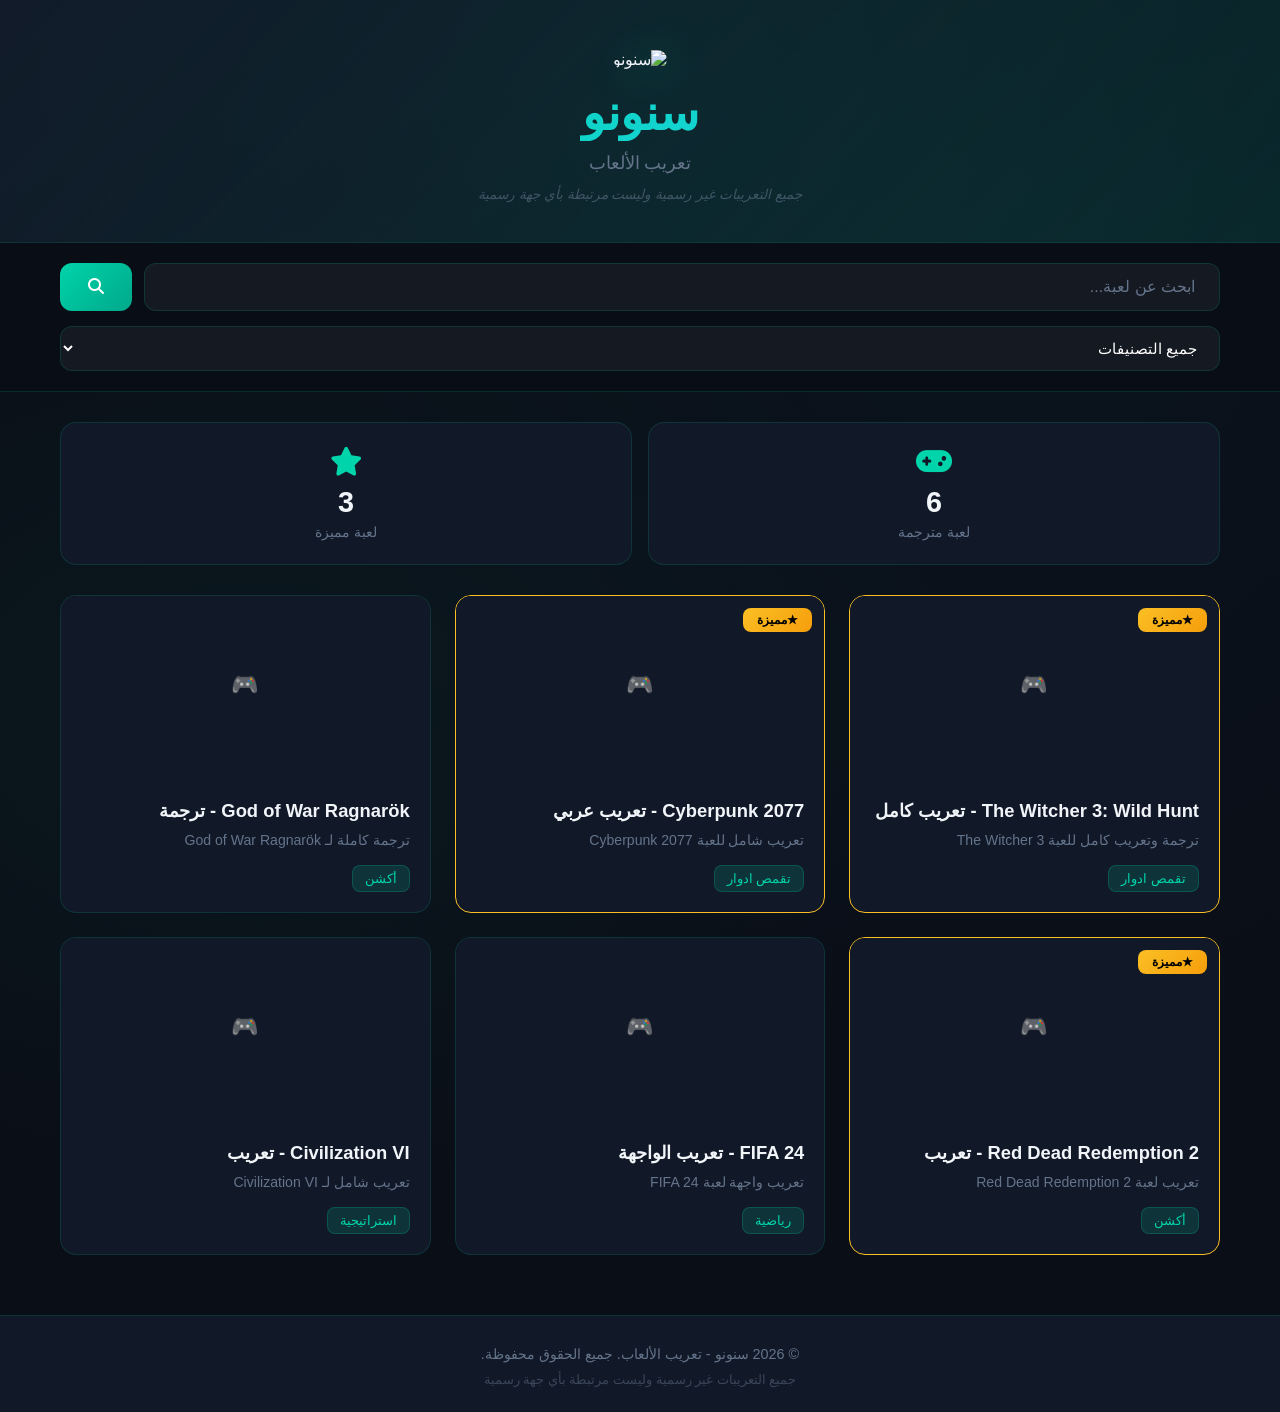
==== index.html @ fd5129fc "Add files via upload" ====
<!DOCTYPE html>
<html lang="ar" dir="rtl">
<head>
    <meta charset="UTF-8">
    <meta name="viewport" content="width=device-width, initial-scale=1.0, maximum-scale=5.0">
    <title>سنونو - تعريب الألعاب</title>
    <link rel="icon" type="image/png" href="images/logo.png">
    <meta name="description" content="سنونو - موقع تعريب الألعاب. تحميل تعريب ألعاب عربية لأشهر الألعاب العالمية مثل The Witcher 3 و Cyberpunk 2077 والمزيد.">
    <meta name="keywords" content="تعريب ألعاب, ترجمة ألعاب, ألعاب عربية, تحميل تعريب, arabic game localization, سنونو">
    <meta name="author" content="سنونو">
    <meta name="robots" content="index, follow">
    <meta property="og:title" content="سنونو - تعريب الألعاب">
    <meta property="og:description" content="تحميل تعريب ألعاب عربية لأشهر الألعاب العالمية بشكل مجاني.">
    <meta property="og:type" content="website">
    <meta property="og:locale" content="ar_AR">
    <meta name="twitter:card" content="summary_large_image">
    <meta name="twitter:title" content="سنونو - تعريب الألعاب">
    <meta name="twitter:description" content="تحميل تعريب ألعاب عربية بشكل مجاني.">
    <link rel="canonical" href="https://snono.github.io/ar/">
    <link rel="stylesheet" href="style.css">
    <link rel="stylesheet" href="https://cdnjs.cloudflare.com/ajax/libs/font-awesome/6.4.0/css/all.min.css">
    <script type="application/ld+json">
    {
        "@context": "https://schema.org",
        "@type": "WebSite",
        "name": "سنونو",
        "url": "https://snono.github.io/ar/",
        "description": "موقع تعريب الألعاب",
        "inLanguage": "ar"
    }
    </script>
</head>
<body>
    <header>
        <div class="container">
            <div class="logo-container">
                <img src="images/logo.png" alt="سنونو" class="site-logo">
            </div>
            <h1>سنونو</h1>
            <p>تعريب الألعاب</p>
            <p class="disclaimer">جميع التعريبات غير رسمية وليست مرتبطة بأي جهة رسمية</p>
        </div>
    </header>

    <nav>
        <div class="container">
            <div class="search-box">
                <input type="text" id="searchInput" placeholder="ابحث عن لعبة...">
                <button id="searchBtn"><i class="fas fa-search"></i></button>
            </div>
            <div class="filters">
                <select id="categoryFilter">
                    <option value="all">جميع التصنيفات</option>
                    <option value="action">أكشن</option>
                    <option value="adventure">مغامرات</option>
                    <option value="rpg">تقمص ادوار</option>
                    <option value="strategy">استراتيجية</option>
                    <option value="simulation">محاكاة</option>
                    <option value="sports">رياضية</option>
                    <option value="puzzle">أحجية</option>
                </select>
            </div>
        </div>
    </nav>

    <main class="container">
        <div class="stats">
            <div class="stat-item">
                <i class="fas fa-gamepad"></i>
                <span id="totalGames">0</span>
                <p>لعبة مترجمة</p>
            </div>
            <div class="stat-item">
                <i class="fas fa-star"></i>
                <span id="totalFeatured">0</span>
                <p>لعبة مميزة</p>
            </div>
        </div>

        <div id="gamesContainer" class="games-grid"></div>

        <div id="loading" class="loading">
            <i class="fas fa-spinner fa-spin"></i>
            <p>جاري التحميل...</p>
        </div>

        <div id="noResults" class="no-results" style="display: none;">
            <i class="fas fa-search"></i>
            <p>لم يتم العثور على نتائج</p>
        </div>
    </main>

    <footer>
        <div class="container">
            <p>&copy; 2026 سنونو - تعريب الألعاب. جميع الحقوق محفوظة.</p>
            <p class="disclaimer">جميع التعريبات غير رسمية وليست مرتبطة بأي جهة رسمية</p>
        </div>
    </footer>

    <script src="script.js"></script>
    <script>initMainPage();</script>
</body>
</html>
---- style.css ----
* {
    margin: 0;
    padding: 0;
    box-sizing: border-box;
}

:root {
    --primary: #00d4aa;
    --primary-dark: #00a88a;
    --accent: #0891b2;
    --accent-light: #22d3ee;
    --gold: #fbbf24;
    --bg-dark: #0a0e17;
    --bg-card: #111827;
    --bg-card-hover: #1a2332;
    --text: #f1f5f9;
    --text-muted: #64748b;
    --border: rgba(0, 212, 170, 0.15);
    --glow: rgba(0, 212, 170, 0.3);
}

body {
    font-family: 'Segoe UI', Tahoma, Geneva, Verdana, sans-serif;
    background: var(--bg-dark);
    color: var(--text);
    min-height: 100vh;
    direction: rtl;
    background-image:
        radial-gradient(ellipse at 20% 50%, rgba(0, 212, 170, 0.05) 0%, transparent 50%),
        radial-gradient(ellipse at 80% 20%, rgba(8, 145, 178, 0.04) 0%, transparent 50%);
}

.container {
    max-width: 1200px;
    margin: 0 auto;
    padding: 0 20px;
}

/* Header */
header {
    background: linear-gradient(135deg, var(--bg-card) 0%, rgba(0, 212, 170, 0.1) 100%);
    padding: 50px 0 40px;
    text-align: center;
    border-bottom: 1px solid var(--border);
    position: relative;
    overflow: hidden;
}

.logo-container {
    margin-bottom: 16px;
    position: relative;
}

.site-logo {
    width: 100px;
    height: 100px;
    border-radius: 20px;
    filter: drop-shadow(0 4px 20px rgba(0, 212, 170, 0.4));
    transition: transform 0.3s ease;
    object-fit: cover;
}

.site-logo:hover {
    transform: scale(1.1) rotate(5deg);
}

header::before {
    content: '';
    position: absolute;
    top: -50%;
    left: -50%;
    width: 200%;
    height: 200%;
    background: radial-gradient(circle, rgba(0, 212, 170, 0.05) 0%, transparent 70%);
    animation: headerPulse 8s ease-in-out infinite;
}

@keyframes headerPulse {
    0%, 100% { transform: scale(1); opacity: 0.5; }
    50% { transform: scale(1.1); opacity: 1; }
}

header h1 {
    font-size: 3rem;
    margin-bottom: 12px;
    position: relative;
    background: linear-gradient(135deg, var(--primary), var(--accent-light));
    -webkit-background-clip: text;
    -webkit-text-fill-color: transparent;
    background-clip: text;
}

header h1 i {
    margin-left: 15px;
}

header p {
    font-size: 1.1rem;
    color: var(--text-muted);
    position: relative;
}

header p.disclaimer {
    font-size: 0.85rem;
    opacity: 0.6;
    margin-top: 12px;
    font-style: italic;
}

footer p.disclaimer {
    font-size: 0.8rem;
    opacity: 0.5;
    margin-top: 10px;
}

/* Navigation & Search */
nav {
    background: rgba(10, 14, 23, 0.98);
    padding: 20px 0;
    position: sticky;
    top: 0;
    z-index: 100;
    backdrop-filter: blur(20px);
    border-bottom: 1px solid var(--border);
    transition: padding 0.3s ease;
}

nav.scrolled {
    padding: 12px 0;
}

nav.scrolled .filters {
    display: none;
}

.search-box {
    display: flex;
    gap: 12px;
    margin-bottom: 15px;
    transition: margin 0.3s ease;
}

nav.scrolled .search-box {
    margin-bottom: 0;
}

.search-box input {
    flex: 1;
    padding: 14px 24px;
    border: 1px solid var(--border);
    border-radius: 12px;
    font-size: 1rem;
    background: rgba(255, 255, 255, 0.05);
    color: white;
    transition: all 0.3s ease;
}

.search-box input::placeholder {
    color: var(--text-muted);
}

.search-box input:focus {
    outline: none;
    border-color: var(--primary);
    box-shadow: 0 0 20px var(--glow);
}

.search-box button {
    padding: 14px 28px;
    border: none;
    border-radius: 12px;
    background: linear-gradient(135deg, var(--primary), var(--primary-dark));
    color: white;
    font-size: 1rem;
    cursor: pointer;
    transition: all 0.3s ease;
    font-weight: 600;
}

.search-box button:hover {
    transform: translateY(-2px);
    box-shadow: 0 8px 25px var(--glow);
}

.filters {
    display: flex;
    gap: 12px;
    flex-wrap: wrap;
}

.filters select {
    flex: 1;
    min-width: 150px;
    padding: 12px 18px;
    border: 1px solid var(--border);
    border-radius: 12px;
    background: rgba(255, 255, 255, 0.05);
    color: white;
    font-size: 0.95rem;
    cursor: pointer;
    transition: all 0.3s ease;
}

.filters select:focus {
    outline: none;
    border-color: var(--primary);
}

.filters select option {
    background: var(--bg-dark);
    color: white;
}

/* Stats Section */
.stats {
    display: grid;
    grid-template-columns: repeat(auto-fit, minmax(180px, 1fr));
    gap: 16px;
    margin: 30px 0;
}

.stat-item {
    background: var(--bg-card);
    padding: 24px;
    border-radius: 16px;
    text-align: center;
    transition: all 0.3s ease;
    border: 1px solid var(--border);
}

.stat-item:hover {
    transform: translateY(-4px);
    border-color: var(--primary);
    box-shadow: 0 12px 30px rgba(0, 212, 170, 0.15);
}

.stat-item i {
    font-size: 1.8rem;
    color: var(--primary);
    margin-bottom: 10px;
}

.stat-item span {
    display: block;
    font-size: 1.8rem;
    font-weight: 700;
    color: var(--text);
}

.stat-item p {
    color: var(--text-muted);
    margin-top: 5px;
    font-size: 0.9rem;
}

/* Games Grid */
.games-grid {
    display: grid;
    grid-template-columns: repeat(auto-fill, minmax(300px, 1fr));
    gap: 24px;
    margin: 30px 0;
}

.game-card {
    background: var(--bg-card);
    border-radius: 16px;
    overflow: hidden;
    transition: all 0.4s ease;
    border: 1px solid var(--border);
    cursor: pointer;
    text-decoration: none;
    color: inherit;
    display: block;
}

.game-card:hover {
    transform: translateY(-8px);
    box-shadow: 0 20px 50px rgba(0, 0, 0, 0.4);
    border-color: var(--primary);
}

.game-card .game-image {
    width: 100%;
    height: 180px;
    object-fit: cover;
    transition: transform 0.4s ease;
}

.game-card:hover .game-image {
    transform: scale(1.05);
}

.game-card .game-image-wrapper {
    overflow: hidden;
    position: relative;
}

.game-card .game-info {
    padding: 20px;
}

.game-card .game-title {
    font-size: 1.15rem;
    margin-bottom: 8px;
    color: var(--text);
    font-weight: 600;
}

.game-card .game-description {
    font-size: 0.88rem;
    color: var(--text-muted);
    margin-bottom: 14px;
    line-height: 1.5;
}

.game-card .game-meta {
    display: flex;
    align-items: center;
    gap: 8px;
    flex-wrap: wrap;
}

.game-card .category-badge {
    background: rgba(0, 212, 170, 0.15);
    color: var(--primary);
    padding: 5px 12px;
    border-radius: 8px;
    font-size: 0.8rem;
    font-weight: 500;
    border: 1px solid rgba(0, 212, 170, 0.2);
}

/* Featured Badge */
.game-card.featured {
    border-color: var(--gold);
    position: relative;
}

.game-card.featured::before {
    content: "\2605 مميزة";
    position: absolute;
    top: 12px;
    right: 12px;
    background: linear-gradient(135deg, var(--gold), #f59e0b);
    color: #000;
    padding: 5px 14px;
    border-radius: 8px;
    font-size: 0.75rem;
    font-weight: 700;
    z-index: 10;
}

/* Loading */
.loading {
    text-align: center;
    padding: 60px;
}

.loading i {
    font-size: 3rem;
    color: var(--primary);
    margin-bottom: 15px;
}

.loading p {
    color: var(--text-muted);
}

/* No Results */
.no-results {
    text-align: center;
    padding: 80px 20px;
}

.no-results i {
    font-size: 4rem;
    color: var(--text-muted);
    margin-bottom: 20px;
}

.no-results p {
    font-size: 1.2rem;
    color: var(--text-muted);
}

/* Footer */
footer {
    background: var(--bg-card);
    padding: 30px 0;
    text-align: center;
    margin-top: 60px;
    border-top: 1px solid var(--border);
}

footer p {
    color: var(--text-muted);
    font-size: 0.9rem;
}

/* ===== RESPONSIVE - ALL DEVICES ===== */

/* Tablets */
@media (max-width: 1024px) {
    .games-grid {
        grid-template-columns: repeat(auto-fill, minmax(260px, 1fr));
    }
    .game-page-top {
        gap: 20px;
    }
}

/* Mobile */
@media (max-width: 768px) {
    .container {
        padding: 0 16px;
    }

    header {
        padding: 35px 0 30px;
    }

    .site-logo {
        width: 80px;
        height: 80px;
    }

    header h1 {
        font-size: 2rem;
    }

    header p {
        font-size: 0.95rem;
    }

    nav {
        padding: 15px 0;
    }

    .search-box {
        flex-direction: column;
        gap: 10px;
    }

    .search-box input {
        padding: 14px 18px;
        font-size: 16px; /* prevents zoom on iOS */
    }

    .search-box button {
        padding: 14px;
        width: 100%;
    }

    .filters {
        flex-direction: column;
    }

    .filters select {
        width: 100%;
        min-width: unset;
        padding: 14px;
        font-size: 16px;
    }

    .stats {
        grid-template-columns: repeat(2, 1fr);
        gap: 12px;
    }

    .stat-item {
        padding: 18px 12px;
    }

    .stat-item i {
        font-size: 1.5rem;
    }

    .stat-item span {
        font-size: 1.5rem;
    }

    .games-grid {
        grid-template-columns: 1fr;
        gap: 16px;
    }

    .game-card {
        border-radius: 14px;
    }

    .game-card .game-image {
        height: 200px;
    }

    .game-card .game-info {
        padding: 16px;
    }

    .game-card .game-title {
        font-size: 1.05rem;
    }

    .game-card .game-description {
        font-size: 0.85rem;
    }

    .loading {
        padding: 40px;
    }

    .no-results {
        padding: 50px 16px;
    }

    .no-results i {
        font-size: 3rem;
    }

    footer {
        padding: 25px 0;
        margin-top: 40px;
    }

    /* Game Page Mobile */
    .game-page-header {
        margin-bottom: 20px;
    }

    .game-page-banner {
        height: 220px;
    }

    .game-page-container {
        margin-top: -50px;
        padding: 0 16px;
    }

    .game-page-card {
        border-radius: 16px;
    }

    .game-page-top {
        flex-direction: column;
        align-items: center;
        text-align: center;
        padding: 20px;
        gap: 16px;
    }

    .game-page-thumb {
        width: 140px;
        min-width: 140px;
        height: 140px;
    }

    .game-page-title {
        font-size: 1.4rem;
    }

    .game-page-badges {
        justify-content: center;
    }

    .game-page-body {
        padding: 0 20px 24px;
    }

    .game-page-details-grid {
        grid-template-columns: 1fr 1fr;
        gap: 10px;
    }

    .game-page-detail {
        padding: 12px;
        gap: 8px;
    }

    .game-page-detail i {
        font-size: 1rem;
    }

    .game-page-detail-label {
        font-size: 0.72rem;
    }

    .game-page-detail-value {
        font-size: 0.85rem;
    }

    .game-page-download {
        padding: 16px;
        font-size: 1rem;
    }
}

/* Small phones */
@media (max-width: 400px) {
    .site-logo {
        width: 70px;
        height: 70px;
    }

    header h1 {
        font-size: 1.7rem;
    }

    .stats {
        grid-template-columns: 1fr 1fr;
        gap: 8px;
    }

    .stat-item {
        padding: 14px 8px;
    }

    .stat-item span {
        font-size: 1.3rem;
    }

    .game-page-details-grid {
        grid-template-columns: 1fr;
    }

    .game-page-top {
        padding: 16px;
    }

    .game-page-body {
        padding: 0 16px 20px;
    }
}

/* Touch-friendly - larger tap targets */
@media (hover: none) and (pointer: coarse) {
    .game-card:hover {
        transform: none;
        box-shadow: none;
    }

    .game-card:active {
        transform: scale(0.98);
    }

    .search-box button:active {
        transform: scale(0.97);
    }

    .game-page-download:active {
        transform: scale(0.98);
    }

    .stat-item:hover {
        transform: none;
    }
}

/* Scrolled nav - mobile */
@media (max-width: 768px) {
    nav.scrolled {
        padding: 10px 0;
    }

    nav.scrolled .search-box input {
        padding: 12px 16px;
    }

    nav.scrolled .search-box button {
        padding: 12px 20px;
    }
}

/* Safe area for notched phones */
@supports (padding: env(safe-area-inset-bottom)) {
    body {
        padding-bottom: env(safe-area-inset-bottom);
    }

    footer {
        padding-bottom: calc(25px + env(safe-area-inset-bottom));
    }
}

/* Landscape mode */
@media (max-height: 500px) and (orientation: landscape) {
    header {
        padding: 20px 0;
    }

    header h1 {
        font-size: 1.5rem;
    }

    .game-page-banner {
        height: 150px;
    }
}

/* Animations */
@keyframes fadeIn {
    from { opacity: 0; transform: translateY(20px); }
    to { opacity: 1; transform: translateY(0); }
}

.game-card {
    animation: fadeIn 0.5s ease forwards;
}

.game-card:nth-child(1) { animation-delay: 0.05s; }
.game-card:nth-child(2) { animation-delay: 0.1s; }
.game-card:nth-child(3) { animation-delay: 0.15s; }
.game-card:nth-child(4) { animation-delay: 0.2s; }
.game-card:nth-child(5) { animation-delay: 0.25s; }
.game-card:nth-child(6) { animation-delay: 0.3s; }

/* ===== GAME PAGE ===== */
.game-page-header {
    position: relative;
    padding: 0;
    margin-bottom: 40px;
}

.game-page-banner {
    width: 100%;
    height: 400px;
    object-fit: cover;
    display: block;
}

.game-page-banner-overlay {
    position: absolute;
    bottom: 0;
    left: 0;
    right: 0;
    height: 50%;
    background: linear-gradient(to top, var(--bg-dark), transparent);
}

.game-page-container {
    max-width: 900px;
    margin: -80px auto 0;
    padding: 0 20px;
    position: relative;
    z-index: 10;
}

.game-page-card {
    background: var(--bg-card);
    border-radius: 20px;
    border: 1px solid var(--border);
    overflow: hidden;
}

.game-page-top {
    display: flex;
    gap: 30px;
    padding: 30px;
    align-items: flex-start;
}

.game-page-thumb {
    width: 200px;
    min-width: 200px;
    height: 200px;
    border-radius: 16px;
    object-fit: cover;
    border: 3px solid var(--primary);
    box-shadow: 0 10px 30px rgba(0, 212, 170, 0.2);
}

.game-page-info {
    flex: 1;
}

.game-page-title {
    font-size: 1.8rem;
    font-weight: 700;
    margin-bottom: 12px;
    line-height: 1.3;
}

.game-page-badges {
    display: flex;
    gap: 10px;
    margin-bottom: 16px;
    flex-wrap: wrap;
}

.game-page-badge {
    padding: 5px 14px;
    border-radius: 8px;
    font-size: 0.82rem;
    font-weight: 600;
}

.game-page-badge.cat {
    background: rgba(0, 212, 170, 0.15);
    color: var(--primary);
    border: 1px solid rgba(0, 212, 170, 0.2);
}

.game-page-badge.feat {
    background: linear-gradient(135deg, var(--gold), #f59e0b);
    color: #000;
}

.game-page-body {
    padding: 0 30px 30px;
}

.game-page-section-title {
    font-size: 1.1rem;
    font-weight: 600;
    margin-bottom: 12px;
    color: var(--primary);
    display: flex;
    align-items: center;
    gap: 8px;
}

.game-page-description {
    color: var(--text-muted);
    line-height: 1.8;
    font-size: 1rem;
    margin-bottom: 30px;
}

.game-page-details-grid {
    display: grid;
    grid-template-columns: repeat(auto-fit, minmax(200px, 1fr));
    gap: 16px;
    margin-bottom: 30px;
}

.game-page-detail {
    background: rgba(255, 255, 255, 0.03);
    padding: 16px;
    border-radius: 12px;
    border: 1px solid var(--border);
    display: flex;
    align-items: center;
    gap: 12px;
}

.game-page-detail i {
    color: var(--primary);
    font-size: 1.2rem;
    width: 24px;
    text-align: center;
}

.game-page-detail-label {
    font-size: 0.8rem;
    color: var(--text-muted);
}

.game-page-detail-value {
    font-weight: 600;
    font-size: 0.95rem;
}

.game-page-download {
    width: 100%;
    padding: 16px;
    border: none;
    border-radius: 12px;
    background: linear-gradient(135deg, var(--primary), var(--primary-dark));
    color: white;
    font-size: 1.1rem;
    font-weight: 700;
    cursor: pointer;
    transition: all 0.3s ease;
    display: flex;
    align-items: center;
    justify-content: center;
    gap: 12px;
}

.game-page-download:hover {
    transform: translateY(-3px);
    box-shadow: 0 12px 35px var(--glow);
}

.game-page-back {
    display: inline-flex;
    align-items: center;
    gap: 8px;
    color: var(--text-muted);
    text-decoration: none;
    font-size: 0.95rem;
    margin-bottom: 20px;
    transition: color 0.3s;
}

.game-page-back:hover {
    color: var(--primary);
}
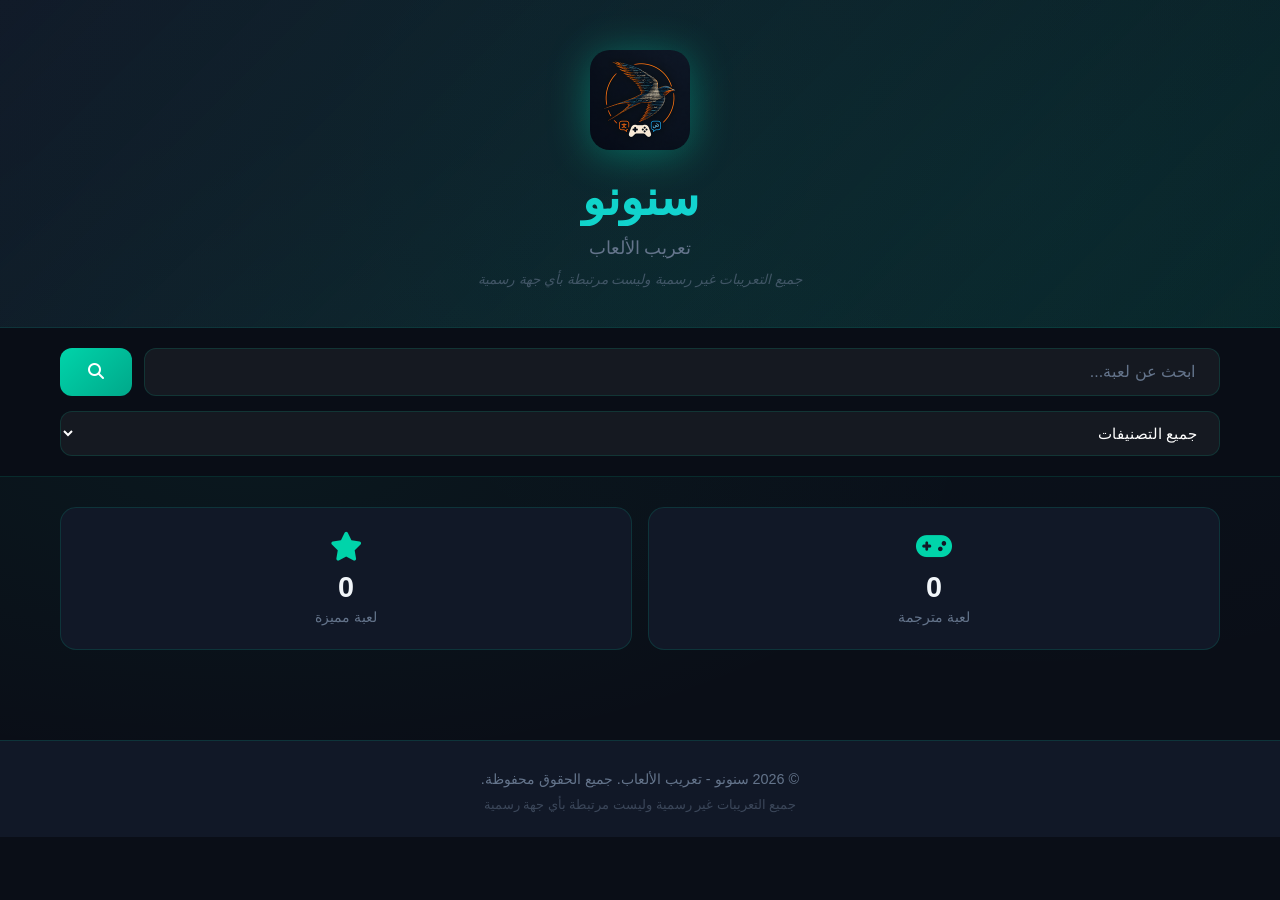
==== commit b3fa3fad: "Add files via upload" ====
--- a/index.html
+++ b/index.html
@@ -6,6 +6,13 @@
     <title>سنونو - تعريب الألعاب</title>
     <link rel="icon" type="image/png" href="images/logo.png">
     <meta name="description" content="سنونو - موقع تعريب الألعاب. تحميل تعريب ألعاب عربية لأشهر الألعاب العالمية مثل The Witcher 3 و Cyberpunk 2077 والمزيد.">
+    <!-- Google Tag Manager -->
+    <script>(function(w,d,s,l,i){w[l]=w[l]||[];w[l].push({'gtm.start':
+    new Date().getTime(),event:'gtm.js'});var f=d.getElementsByTagName(s)[0],
+    j=d.createElement(s),dl=l!='dataLayer'?'&l='+l:'';j.async=true;j.src=
+    'https://www.googletagmanager.com/gtm.js?id='+i+dl;f.parentNode.insertBefore(j,f);
+    })(window,document,'script','dataLayer','GTM-P3XTKXKB');</script>
+    <!-- End Google Tag Manager -->
     <meta name="keywords" content="تعريب ألعاب, ترجمة ألعاب, ألعاب عربية, تحميل تعريب, arabic game localization, سنونو">
     <meta name="author" content="سنونو">
     <meta name="robots" content="index, follow">
@@ -31,6 +38,10 @@
     </script>
 </head>
 <body>
+    <!-- Google Tag Manager (noscript) -->
+    <noscript><iframe src="https://www.googletagmanager.com/ns.html?id=GTM-P3XTKXKB"
+    height="0" width="0" style="display:none;visibility:hidden"></iframe></noscript>
+    <!-- End Google Tag Manager (noscript) -->
     <header>
         <div class="container">
             <div class="logo-container">
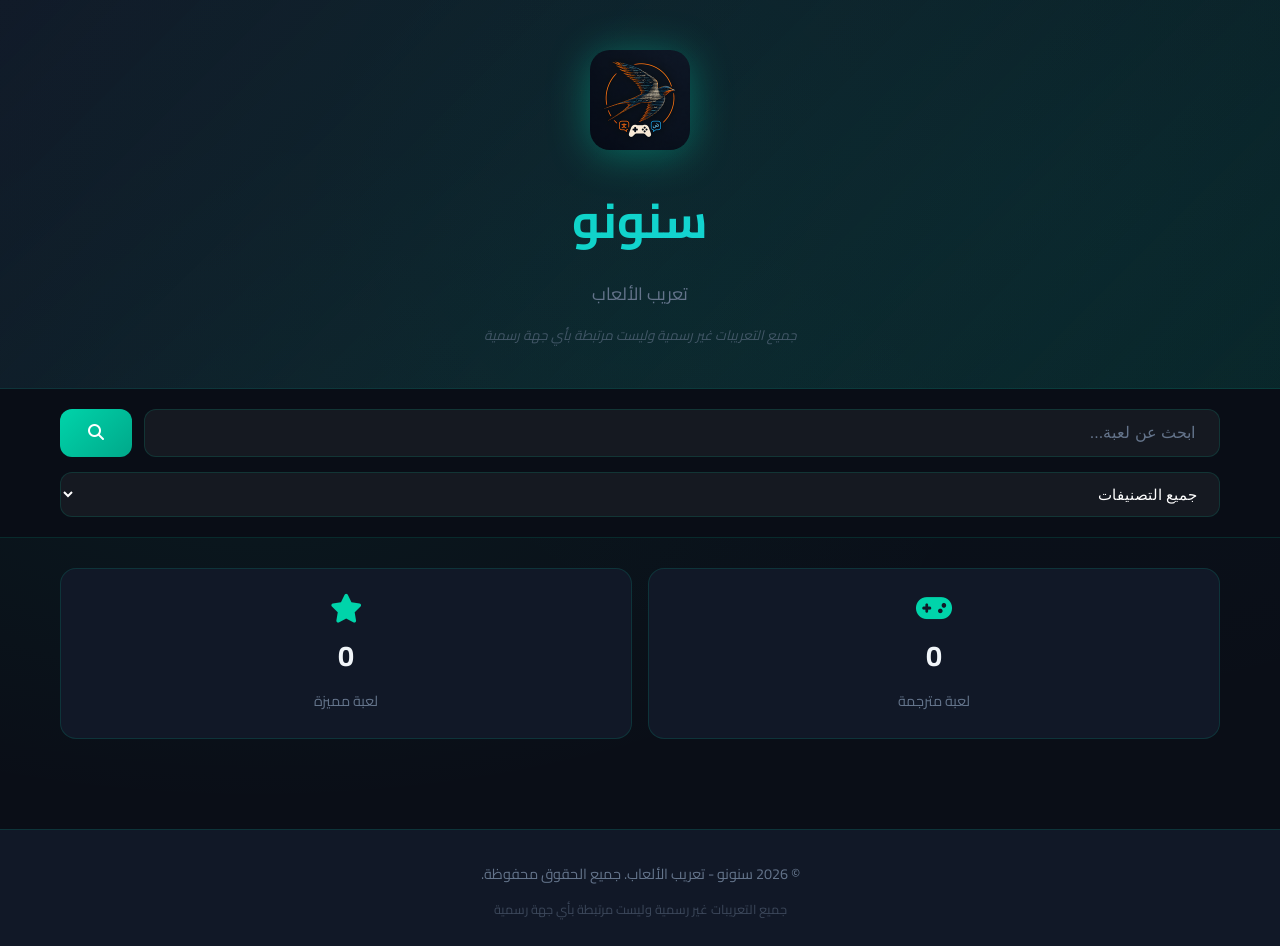
==== commit 40cec871: "Add files via upload" ====
--- a/index.html
+++ b/index.html
@@ -6,13 +6,6 @@
     <title>سنونو - تعريب الألعاب</title>
     <link rel="icon" type="image/png" href="images/logo.png">
     <meta name="description" content="سنونو - موقع تعريب الألعاب. تحميل تعريب ألعاب عربية لأشهر الألعاب العالمية مثل The Witcher 3 و Cyberpunk 2077 والمزيد.">
-    <!-- Google Tag Manager -->
-    <script>(function(w,d,s,l,i){w[l]=w[l]||[];w[l].push({'gtm.start':
-    new Date().getTime(),event:'gtm.js'});var f=d.getElementsByTagName(s)[0],
-    j=d.createElement(s),dl=l!='dataLayer'?'&l='+l:'';j.async=true;j.src=
-    'https://www.googletagmanager.com/gtm.js?id='+i+dl;f.parentNode.insertBefore(j,f);
-    })(window,document,'script','dataLayer','GTM-P3XTKXKB');</script>
-    <!-- End Google Tag Manager -->
     <meta name="keywords" content="تعريب ألعاب, ترجمة ألعاب, ألعاب عربية, تحميل تعريب, arabic game localization, سنونو">
     <meta name="author" content="سنونو">
     <meta name="robots" content="index, follow">
@@ -23,21 +16,32 @@
     <meta name="twitter:card" content="summary_large_image">
     <meta name="twitter:title" content="سنونو - تعريب الألعاب">
     <meta name="twitter:description" content="تحميل تعريب ألعاب عربية بشكل مجاني.">
-    <link rel="canonical" href="https://snono.github.io/ar/">
+    <link rel="canonical" href="https://snono-dev.github.io/ta3reebat/">
+    <link rel="preconnect" href="https://fonts.googleapis.com">
+    <link rel="preconnect" href="https://fonts.gstatic.com" crossorigin>
+    <link href="https://fonts.googleapis.com/css2?family=Cairo:wght@400;600;700;800&display=swap" rel="stylesheet">
     <link rel="stylesheet" href="style.css">
-    <link rel="stylesheet" href="https://cdnjs.cloudflare.com/ajax/libs/font-awesome/6.4.0/css/all.min.css">
+    <link rel="preload" as="image" href="images/logo.png">
+    <link rel="stylesheet" href="fontawesome-subset.css">
     <script type="application/ld+json">
     {
         "@context": "https://schema.org",
         "@type": "WebSite",
         "name": "سنونو",
-        "url": "https://snono.github.io/ar/",
+        "url": "https://snono-dev.github.io/ta3reebat/",
         "description": "موقع تعريب الألعاب",
         "inLanguage": "ar"
     }
     </script>
 </head>
 <body>
+    <!-- Google Tag Manager -->
+    <script>(function(w,d,s,l,i){w[l]=w[l]||[];w[l].push({'gtm.start':
+    new Date().getTime(),event:'gtm.js'});var f=d.getElementsByTagName(s)[0],
+    j=d.createElement(s),dl=l!='dataLayer'?'&l='+l:'';j.async=true;j.src=
+    'https://www.googletagmanager.com/gtm.js?id='+i+dl;f.parentNode.insertBefore(j,f);
+    })(window,document,'script','dataLayer','GTM-P3XTKXKB');</script>
+    <!-- End Google Tag Manager -->
     <!-- Google Tag Manager (noscript) -->
     <noscript><iframe src="https://www.googletagmanager.com/ns.html?id=GTM-P3XTKXKB"
     height="0" width="0" style="display:none;visibility:hidden"></iframe></noscript>
@@ -45,7 +49,7 @@
     <header>
         <div class="container">
             <div class="logo-container">
-                <img src="images/logo.png" alt="سنونو" class="site-logo">
+                <img src="images/logo.png" alt="سنونو" class="site-logo" width="100" height="100" loading="eager" decoding="async">
             </div>
             <h1>سنونو</h1>
             <p>تعريب الألعاب</p>
@@ -56,10 +60,12 @@
     <nav>
         <div class="container">
             <div class="search-box">
+                <label for="searchInput" class="sr-only">بحث</label>
                 <input type="text" id="searchInput" placeholder="ابحث عن لعبة...">
-                <button id="searchBtn"><i class="fas fa-search"></i></button>
+                <button id="searchBtn" aria-label="بحث"><i class="fas fa-search"></i></button>
             </div>
             <div class="filters">
+                <label for="categoryFilter" class="sr-only">التصنيف</label>
                 <select id="categoryFilter">
                     <option value="all">جميع التصنيفات</option>
                     <option value="action">أكشن</option>
@@ -108,7 +114,7 @@
         </div>
     </footer>
 
-    <script src="script.js"></script>
-    <script>initMainPage();</script>
+    <script src="script.js" defer></script>
+    <script>document.addEventListener('DOMContentLoaded',function(){initMainPage();});</script>
 </body>
 </html>
--- a/style.css
+++ b/style.css
@@ -2,6 +2,24 @@
     margin: 0;
     padding: 0;
     box-sizing: border-box;
+}
+
+.sr-only {
+    position: absolute;
+    width: 1px;
+    height: 1px;
+    padding: 0;
+    margin: -1px;
+    overflow: hidden;
+    clip: rect(0, 0, 0, 0);
+    white-space: nowrap;
+    border: 0;
+}
+
+img {
+    max-width: 100%;
+    height: auto;
+    content-visibility: auto;
 }
 
 :root {
@@ -20,7 +38,7 @@
 }
 
 body {
-    font-family: 'Segoe UI', Tahoma, Geneva, Verdana, sans-serif;
+    font-family: 'Cairo', 'Segoe UI', Tahoma, Geneva, Verdana, sans-serif;
     background: var(--bg-dark);
     color: var(--text);
     min-height: 100vh;
@@ -28,6 +46,7 @@
     background-image:
         radial-gradient(ellipse at 20% 50%, rgba(0, 212, 170, 0.05) 0%, transparent 50%),
         radial-gradient(ellipse at 80% 20%, rgba(8, 145, 178, 0.04) 0%, transparent 50%);
+    font-display: swap;
 }
 
 .container {
